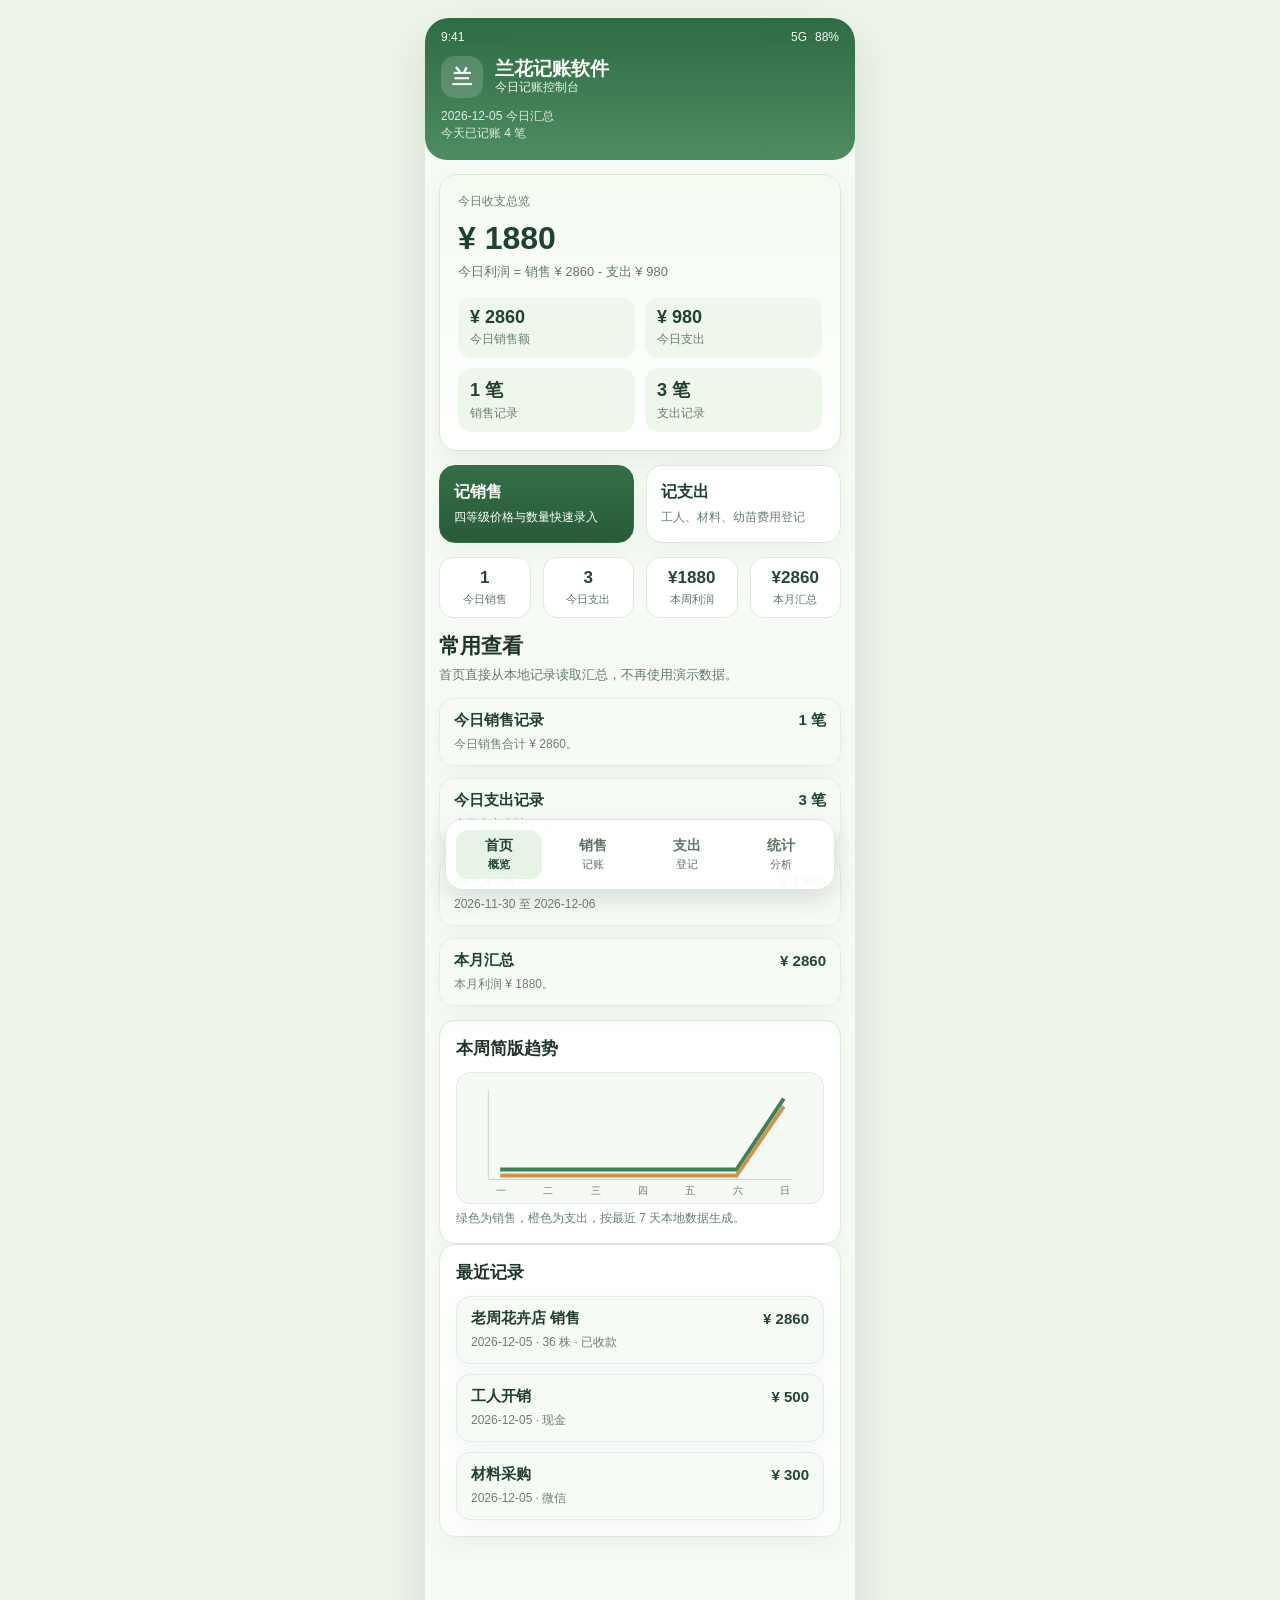
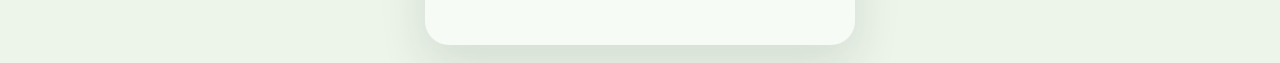
==== dashboard.html @ 71361d49 "feat: 兰花记账软件 - 静态本地记账应用" ====
<!DOCTYPE html>
<html lang="zh-CN">
<head>
  <meta charset="UTF-8">
  <meta name="viewport" content="width=device-width, initial-scale=1.0">
  <title>兰花记账软件 - 首页</title>
  <link rel="stylesheet" href="styles.css">
</head>
<body>
  <div class="page-shell">
    <div class="frame">
      <div class="topbar">
        <div class="mobile-statusbar">
          <span>9:41</span>
          <div class="status-icons">
            <span>5G</span>
            <span>88%</span>
          </div>
        </div>
        <div class="brand">
          <div class="brand-mark">兰</div>
          <div>
            <h1>兰花记账软件</h1>
            <p>今日记账控制台</p>
          </div>
        </div>
        <div class="topbar-meta">
          <p class="meta-line" id="dashboard-date-label"></p>
          <p class="meta-line" id="dashboard-count-label"></p>
        </div>
      </div>
      <div class="app-body">
        <main class="content">
          <section class="hero-card">
            <div class="eyebrow">今日收支总览</div>
            <div class="kpi-value" id="today-profit">¥ 0</div>
            <div class="kpi-label" id="today-profit-detail">今日利润 = 销售 ¥ 0 - 支出 ¥ 0</div>
            <div class="summary-inline" id="today-summary-inline"></div>
          </section>

          <section class="action-grid">
            <a class="quick-action primary" href="sales.html">
              <div class="action-title">记销售</div>
              <div class="action-desc">四等级价格与数量快速录入</div>
            </a>
            <a class="quick-action" href="expenses.html">
              <div class="action-title">记支出</div>
              <div class="action-desc">工人、材料、幼苗费用登记</div>
            </a>
          </section>

          <section class="mobile-shortcuts" id="dashboard-shortcuts"></section>

          <h2 class="section-title">常用查看</h2>
          <p class="section-subtitle">首页直接从本地记录读取汇总，不再使用演示数据。</p>

          <section class="quick-grid" id="dashboard-quick-grid"></section>

          <section class="panel trend-panel">
            <h3>本周简版趋势</h3>
            <svg class="trend-svg" viewBox="0 0 360 132" xmlns="http://www.w3.org/2000/svg">
              <line x1="26" y1="18" x2="26" y2="108" stroke="#c7d4c3" stroke-width="1"/>
              <line x1="26" y1="108" x2="334" y2="108" stroke="#c7d4c3" stroke-width="1"/>
              <polyline id="dashboard-sales-trend" fill="none" stroke="#3d8156" stroke-width="4" points="38,96 86,88 134,82 182,74 230,68 278,56 326,46"/>
              <polyline id="dashboard-expense-trend" fill="none" stroke="#d1914b" stroke-width="4" points="38,104 86,98 134,90 182,84 230,82 278,76 326,70"/>
              <text x="34" y="123" font-size="10" fill="#64796b">一</text>
              <text x="82" y="123" font-size="10" fill="#64796b">二</text>
              <text x="130" y="123" font-size="10" fill="#64796b">三</text>
              <text x="178" y="123" font-size="10" fill="#64796b">四</text>
              <text x="226" y="123" font-size="10" fill="#64796b">五</text>
              <text x="274" y="123" font-size="10" fill="#64796b">六</text>
              <text x="322" y="123" font-size="10" fill="#64796b">日</text>
            </svg>
            <div class="record-meta">绿色为销售，橙色为支出，按最近 7 天本地数据生成。</div>
          </section>

          <section class="panel">
            <h3>最近记录</h3>
            <div class="list" id="latest-records-list"></div>
          </section>
        </main>
      </div>
    </div>
  </div>
  <nav class="mobile-tabbar">
    <a class="active" href="dashboard.html"><strong>首页</strong>概览</a>
    <a href="sales.html"><strong>销售</strong>记账</a>
    <a href="expenses.html"><strong>支出</strong>登记</a>
    <a href="analytics.html"><strong>统计</strong>分析</a>
  </nav>

  <script src="data.js"></script>
  <script>
    OrchidBookkeeping.seedDemoData();

    function buildLastSevenDaysData() {
      const sales = OrchidBookkeeping.getSalesRecords();
      const expenses = OrchidBookkeeping.getExpenseRecords();
      const days = [];
      for (let i = 6; i >= 0; i -= 1) {
        const day = new Date();
        day.setDate(day.getDate() - i);
        const dayKey = OrchidBookkeeping.toDateKey(day);
        const salesTotal = sales
          .filter((item) => item.date === dayKey)
          .reduce((sum, item) => sum + item.totalAmount, 0);
        const expenseTotal = expenses
          .filter((item) => item.date === dayKey)
          .reduce((sum, item) => sum + item.amount, 0);
        days.push({ dayKey, salesTotal, expenseTotal });
      }
      return days;
    }

    function buildPolylinePoints(values, minY, maxY) {
      const maxValue = Math.max(...values, 1);
      const stepX = 48;
      return values.map((value, index) => {
        const x = 38 + index * stepX;
        const y = maxY - (value / maxValue) * (maxY - minY);
        return `${x},${y}`;
      }).join(" ");
    }

    function renderDashboard() {
      const todaySummary = OrchidBookkeeping.getTodaySummary();
      const weekSummary = OrchidBookkeeping.getRangeSummary("week");
      const monthSummary = OrchidBookkeeping.getRangeSummary("month");
      const latestRecords = OrchidBookkeeping.getLatestRecords(3);
      const days = buildLastSevenDaysData();

      document.getElementById("dashboard-date-label").textContent = `${OrchidBookkeeping.toDateKey(new Date())} 今日汇总`;
      document.getElementById("dashboard-count-label").textContent = `今天已记账 ${todaySummary.salesCount + todaySummary.expenseCount} 笔`;
      document.getElementById("today-profit").textContent = OrchidBookkeeping.formatCurrencyPrecise(todaySummary.profitTotal);
      document.getElementById("today-profit-detail").textContent = `今日利润 = 销售 ${OrchidBookkeeping.formatCurrencyPrecise(todaySummary.salesTotal)} - 支出 ${OrchidBookkeeping.formatCurrencyPrecise(todaySummary.expenseTotal)}`;

      document.getElementById("today-summary-inline").innerHTML = `
        <div class="summary-chip">
          <strong>${OrchidBookkeeping.formatCurrencyPrecise(todaySummary.salesTotal)}</strong>
          <span>今日销售额</span>
        </div>
        <div class="summary-chip">
          <strong>${OrchidBookkeeping.formatCurrencyPrecise(todaySummary.expenseTotal)}</strong>
          <span>今日支出</span>
        </div>
        <div class="summary-chip">
          <strong>${todaySummary.salesCount} 笔</strong>
          <span>销售记录</span>
        </div>
        <div class="summary-chip">
          <strong>${todaySummary.expenseCount} 笔</strong>
          <span>支出记录</span>
        </div>
      `;

      document.getElementById("dashboard-shortcuts").innerHTML = `
        <div class="mobile-shortcut"><strong>${todaySummary.salesCount}</strong>今日销售</div>
        <div class="mobile-shortcut"><strong>${todaySummary.expenseCount}</strong>今日支出</div>
        <div class="mobile-shortcut"><strong>${OrchidBookkeeping.formatCurrencyPrecise(weekSummary.profitTotal).replace("¥ ", "¥")}</strong>本周利润</div>
        <div class="mobile-shortcut"><strong>${OrchidBookkeeping.formatCurrencyPrecise(monthSummary.salesTotal).replace("¥ ", "¥")}</strong>本月汇总</div>
      `;

      document.getElementById("dashboard-quick-grid").innerHTML = `
        <div class="record-card">
          <div class="record-head">
            <div class="record-title">今日销售记录</div>
            <div class="record-amount">${todaySummary.salesCount} 笔</div>
          </div>
          <div class="record-meta">今日销售合计 ${OrchidBookkeeping.formatCurrencyPrecise(todaySummary.salesTotal)}。</div>
        </div>
        <div class="record-card">
          <div class="record-head">
            <div class="record-title">今日支出记录</div>
            <div class="record-amount">${todaySummary.expenseCount} 笔</div>
          </div>
          <div class="record-meta">今日支出合计 ${OrchidBookkeeping.formatCurrencyPrecise(todaySummary.expenseTotal)}。</div>
        </div>
        <div class="record-card">
          <div class="record-head">
            <div class="record-title">本周利润</div>
            <div class="record-amount">${OrchidBookkeeping.formatCurrencyPrecise(weekSummary.profitTotal)}</div>
          </div>
          <div class="record-meta">${weekSummary.label}</div>
        </div>
        <div class="record-card">
          <div class="record-head">
            <div class="record-title">本月汇总</div>
            <div class="record-amount">${OrchidBookkeeping.formatCurrencyPrecise(monthSummary.salesTotal)}</div>
          </div>
          <div class="record-meta">本月利润 ${OrchidBookkeeping.formatCurrencyPrecise(monthSummary.profitTotal)}。</div>
        </div>
      `;

      document.getElementById("dashboard-sales-trend").setAttribute("points", buildPolylinePoints(days.map((item) => item.salesTotal), 26, 98));
      document.getElementById("dashboard-expense-trend").setAttribute("points", buildPolylinePoints(days.map((item) => item.expenseTotal), 34, 104));

      const latestRecordsList = document.getElementById("latest-records-list");
      if (!latestRecords.length) {
        latestRecordsList.innerHTML = '<div class="record-meta">还没有最新记录。</div>';
      } else {
        latestRecordsList.innerHTML = latestRecords.map((record) => `
          <div class="record-card">
            <div class="record-head">
              <div class="record-title">${record.title}</div>
              <div class="record-amount">${OrchidBookkeeping.formatCurrencyPrecise(record.amount)}</div>
            </div>
            <div class="record-meta">${record.description}</div>
          </div>
        `).join("");
      }
    }

    renderDashboard();
  </script>
</body>
</html>
---- styles.css ----
* {
  box-sizing: border-box;
}

body {
  margin: 0;
  font-family: "Microsoft YaHei", "Segoe UI", sans-serif;
  background: #edf4ea;
  color: #203429;
}

a {
  color: inherit;
  text-decoration: none;
}

.page-shell {
  min-height: 100vh;
  padding: 0;
}

.frame {
  width: 100%;
  max-width: 430px;
  margin: 0 auto;
  min-height: 100vh;
  background: #f7fbf5;
  position: relative;
  overflow: hidden;
}

.app-body {
  min-height: 100vh;
}

.sidebar,
.nav-title,
.nav {
  display: none;
}

.topbar {
  background: linear-gradient(180deg, #2f6b44 0%, #4e8c61 100%);
  color: #fff;
  padding: 12px 16px 18px;
  border-radius: 0 0 22px 22px;
}

.mobile-statusbar {
  display: flex;
  align-items: center;
  justify-content: space-between;
  font-size: 12px;
  margin-bottom: 12px;
  opacity: 0.95;
}

.status-icons {
  display: flex;
  align-items: center;
  gap: 8px;
}

.brand {
  display: flex;
  align-items: center;
  gap: 12px;
}

.brand-mark {
  width: 42px;
  height: 42px;
  border-radius: 14px;
  background: rgba(255, 255, 255, 0.16);
  display: grid;
  place-items: center;
  font-size: 20px;
  font-weight: 700;
}

.brand h1 {
  margin: 0;
  font-size: 19px;
  line-height: 1.15;
}

.brand p,
.topbar-meta,
.meta-line {
  margin: 0;
  font-size: 12px;
  opacity: 0.92;
}

.topbar-meta {
  margin-top: 10px;
}

.content {
  padding: 14px 14px 108px;
}

.section-title {
  margin: 0 0 6px;
  font-size: 21px;
}

.section-subtitle {
  margin: 0 0 14px;
  font-size: 13px;
  color: #647a6c;
}

.panel,
.mini-card,
.entry-card,
.record-card,
.period-card,
.quick-action {
  background: #fff;
  border: 1px solid #deeadb;
  border-radius: 16px;
  box-shadow: 0 10px 26px rgba(43, 72, 50, 0.05);
}

.panel,
.entry-card,
.period-card {
  padding: 16px;
}

.panel h3,
.entry-card h3,
.period-card h3 {
  margin: 0 0 12px;
  font-size: 17px;
}

.hero-card {
  background: linear-gradient(180deg, #f4fbf1 0%, #ffffff 100%);
  border: 1px solid #d8e8d3;
  border-radius: 18px;
  padding: 18px;
  margin-bottom: 14px;
  box-shadow: 0 12px 28px rgba(49, 92, 60, 0.08);
}

.hero-card .eyebrow {
  font-size: 12px;
  color: #64816f;
}

.kpi-value {
  font-size: 32px;
  font-weight: 700;
  margin: 10px 0 6px;
  color: #204230;
}

.kpi-label {
  font-size: 13px;
  color: #61786a;
}

.summary-inline {
  display: grid;
  grid-template-columns: repeat(2, minmax(0, 1fr));
  gap: 10px;
  margin-top: 16px;
}

.summary-chip {
  background: #eff7ec;
  border-radius: 14px;
  padding: 10px 12px;
}

.summary-chip strong {
  display: block;
  font-size: 18px;
  color: #214230;
}

.summary-chip span {
  display: block;
  margin-top: 3px;
  font-size: 12px;
  color: #6a7f70;
}

.action-grid,
.quick-grid,
.stats-grid,
.summary-grid,
.mobile-shortcuts,
.chart-grid {
  display: grid;
  gap: 12px;
}

.action-grid {
  grid-template-columns: repeat(2, minmax(0, 1fr));
  margin-bottom: 14px;
}

.quick-grid,
.summary-grid,
.stats-grid,
.chart-grid {
  grid-template-columns: 1fr;
}

.quick-action {
  padding: 16px 14px;
}

.quick-action .action-title {
  font-size: 16px;
  font-weight: 700;
  color: #21402f;
}

.quick-action .action-desc {
  margin-top: 6px;
  font-size: 12px;
  color: #6b8071;
}

.quick-action.primary {
  background: linear-gradient(180deg, #336f47 0%, #295a3a 100%);
  color: #fff;
  border-color: #336f47;
}

.quick-action.primary .action-title,
.quick-action.primary .action-desc {
  color: #fff;
}

.mobile-shortcuts {
  grid-template-columns: repeat(4, minmax(0, 1fr));
  margin-bottom: 14px;
}

.mobile-shortcut {
  background: #fff;
  border: 1px solid #deeadb;
  border-radius: 14px;
  padding: 10px 8px;
  text-align: center;
  font-size: 11px;
  color: #5d7464;
}

.mobile-shortcut strong {
  display: block;
  margin-bottom: 4px;
  font-size: 17px;
  color: #244633;
}

.mini-card {
  padding: 14px;
}

.mini-card strong {
  display: block;
  margin: 6px 0 4px;
  font-size: 25px;
  color: #1f4430;
}

.mini-card span,
.muted {
  font-size: 12px;
  color: #6b7e72;
}

.list {
  display: grid;
  gap: 10px;
}

.record-card,
.expense-item,
.list-item,
.timeline-item {
  background: #f7fbf6;
  border: 1px solid #e2ece0;
  border-radius: 14px;
  padding: 12px 14px;
}

.record-head,
.timeline-head,
.period-head {
  display: flex;
  align-items: center;
  justify-content: space-between;
  gap: 10px;
}

.record-title,
.timeline-title,
.period-title {
  font-size: 15px;
  font-weight: 700;
  color: #213f2f;
}

.record-amount,
.timeline-amount,
.period-profit {
  font-size: 15px;
  font-weight: 700;
  color: #244633;
}

.record-meta,
.timeline-meta,
.period-meta {
  margin-top: 6px;
  font-size: 12px;
  color: #6b8071;
}

.trend-panel {
  margin-top: 14px;
}

.trend-svg {
  width: 100%;
  height: 132px;
  display: block;
  background: #f6faf5;
  border: 1px solid #e2ece0;
  border-radius: 14px;
}

.field-grid {
  display: grid;
  grid-template-columns: 1fr 1fr;
  gap: 10px;
  margin-bottom: 12px;
}

.field-grid.single {
  grid-template-columns: 1fr;
}

.label {
  margin-bottom: 6px;
  font-size: 12px;
  color: #68806d;
}

.input-box,
.select-box,
.note-box {
  min-height: 46px;
  background: #f7fbf6;
  border: 1px solid #dce8d8;
  border-radius: 14px;
  padding: 12px 13px;
  display: flex;
  align-items: center;
  font-size: 14px;
  color: #264437;
}

.note-box {
  min-height: 78px;
  align-items: flex-start;
}

.grade-list {
  display: grid;
  gap: 12px;
}

.grade-card {
  background: #fff;
  border: 1px solid #deeadb;
  border-radius: 16px;
  padding: 14px;
  box-shadow: 0 8px 20px rgba(43, 72, 50, 0.05);
}

.grade-top {
  display: flex;
  align-items: center;
  justify-content: space-between;
  gap: 10px;
  margin-bottom: 10px;
}

.grade-name {
  font-size: 16px;
  font-weight: 700;
}

.grade-badge,
.pill {
  padding: 5px 10px;
  border-radius: 999px;
  font-size: 11px;
  background: #e7f2e4;
  color: #2f6441;
}

.grade-total {
  margin-top: 10px;
  background: #f2f8ef;
  border-radius: 14px;
  padding: 10px 12px;
  display: flex;
  align-items: center;
  justify-content: space-between;
  font-size: 13px;
  color: #60776a;
}

.grade-total strong {
  font-size: 18px;
  color: #214331;
}

.segmented {
  display: grid;
  grid-template-columns: repeat(3, minmax(0, 1fr));
  gap: 8px;
}

.segment {
  background: #f2f8ef;
  border: 1px solid #dce8d8;
  border-radius: 12px;
  padding: 10px 8px;
  text-align: center;
  font-size: 13px;
  color: #5e7665;
}

.segment.active {
  background: #336f47;
  border-color: #336f47;
  color: #fff;
  font-weight: 700;
}

.chip-group {
  display: flex;
  flex-wrap: wrap;
  gap: 8px;
}

.chip {
  padding: 9px 12px;
  border-radius: 999px;
  background: #edf6ea;
  border: 1px solid #d8e8d4;
  color: #315f42;
  font-size: 12px;
}

.chip.active {
  background: #336f47;
  border-color: #336f47;
  color: #fff;
}

.timeline {
  display: grid;
  gap: 10px;
}

.timeline-item {
  position: relative;
  padding-left: 16px;
}

.timeline-item::before {
  content: "";
  position: absolute;
  left: 0;
  top: 18px;
  width: 8px;
  height: 8px;
  border-radius: 50%;
  background: #4c8b61;
}

.actions {
  display: flex;
  gap: 10px;
  margin-top: 14px;
}

.btn {
  flex: 1;
  padding: 12px 10px;
  border-radius: 14px;
  border: 1px solid #cfe1cb;
  background: #edf6ea;
  color: #254534;
  font-size: 14px;
  text-align: center;
}

.btn.primary {
  background: #336f47;
  color: #fff;
  border-color: #336f47;
}

.bar-chart {
  display: grid;
  gap: 14px;
}

.bar-row {
  display: grid;
  grid-template-columns: 64px 1fr 62px;
  align-items: center;
  gap: 10px;
  font-size: 13px;
}

.bar-track {
  height: 12px;
  border-radius: 999px;
  background: #eef3ec;
  overflow: hidden;
}

.bar-fill {
  height: 100%;
  border-radius: 999px;
  background: linear-gradient(90deg, #5ea671, #2f6a43);
}

.bar-fill.expense {
  background: linear-gradient(90deg, #e29d62, #c56f2f);
}

.bar-fill.profit {
  background: linear-gradient(90deg, #71b5a0, #3a8b73);
}

.donut {
  width: 180px;
  height: 180px;
  margin: 8px auto 16px;
  border-radius: 50%;
  background: conic-gradient(
    #417d56 0 40%,
    #77b35f 40% 65%,
    #d8a450 65% 90%,
    #92a6d5 90% 100%
  );
  position: relative;
}

.donut::after {
  content: "";
  position: absolute;
  inset: 36px;
  background: #fff;
  border-radius: 50%;
}

.legend {
  display: grid;
  gap: 9px;
}

.legend-item {
  display: flex;
  align-items: center;
  justify-content: space-between;
  font-size: 13px;
}

.legend-label {
  display: flex;
  align-items: center;
  gap: 8px;
}

.dot {
  width: 10px;
  height: 10px;
  border-radius: 50%;
}

.dot.green { background: #417d56; }
.dot.light-green { background: #77b35f; }
.dot.orange { background: #d8a450; }
.dot.blue { background: #92a6d5; }

.period-list {
  display: grid;
  gap: 10px;
}

.period-card {
  padding: 14px;
}

.period-values {
  display: grid;
  grid-template-columns: repeat(3, minmax(0, 1fr));
  gap: 8px;
  margin-top: 10px;
}

.period-values div {
  background: #f4f9f2;
  border-radius: 12px;
  padding: 9px 10px;
  font-size: 11px;
  color: #69806f;
}

.period-values strong {
  display: block;
  margin-top: 4px;
  font-size: 15px;
  color: #224231;
}

.floating-total {
  position: fixed;
  left: 50%;
  bottom: 84px;
  transform: translateX(-50%);
  width: calc(100% - 28px);
  max-width: 402px;
  background: rgba(33, 63, 47, 0.95);
  color: #fff;
  border-radius: 18px;
  padding: 12px 14px;
  display: flex;
  align-items: center;
  justify-content: space-between;
  gap: 12px;
  box-shadow: 0 14px 30px rgba(28, 45, 35, 0.25);
  z-index: 18;
}

.floating-total small {
  display: block;
  font-size: 11px;
  opacity: 0.82;
}

.floating-total strong {
  font-size: 21px;
}

.floating-total button {
  border: 0;
  background: #ffffff;
  color: #234431;
  border-radius: 12px;
  padding: 10px 14px;
  font-size: 13px;
  font-weight: 700;
}

.mobile-tabbar {
  display: grid;
  grid-template-columns: repeat(4, minmax(0, 1fr));
  gap: 8px;
  position: fixed;
  left: 50%;
  bottom: 10px;
  transform: translateX(-50%);
  width: calc(100% - 20px);
  max-width: 410px;
  padding: 10px;
  background: rgba(255, 255, 255, 0.97);
  border: 1px solid #dbe7d7;
  border-radius: 18px;
  box-shadow: 0 10px 24px rgba(36, 66, 45, 0.14);
  z-index: 20;
}

.mobile-tabbar a {
  padding: 7px 4px;
  text-align: center;
  border-radius: 12px;
  color: #5d7364;
  font-size: 11px;
}

.mobile-tabbar a.active {
  background: #e7f3e4;
  color: #234431;
  font-weight: 700;
}

.mobile-tabbar strong {
  display: block;
  font-size: 14px;
  margin-bottom: 2px;
}

@media (min-width: 431px) {
  .page-shell {
    padding: 18px 0;
  }

  .frame {
    border-radius: 24px;
    min-height: calc(100vh - 36px);
    box-shadow: 0 20px 48px rgba(36, 66, 45, 0.12);
  }

  .floating-total,
  .mobile-tabbar {
    max-width: 390px;
  }
}
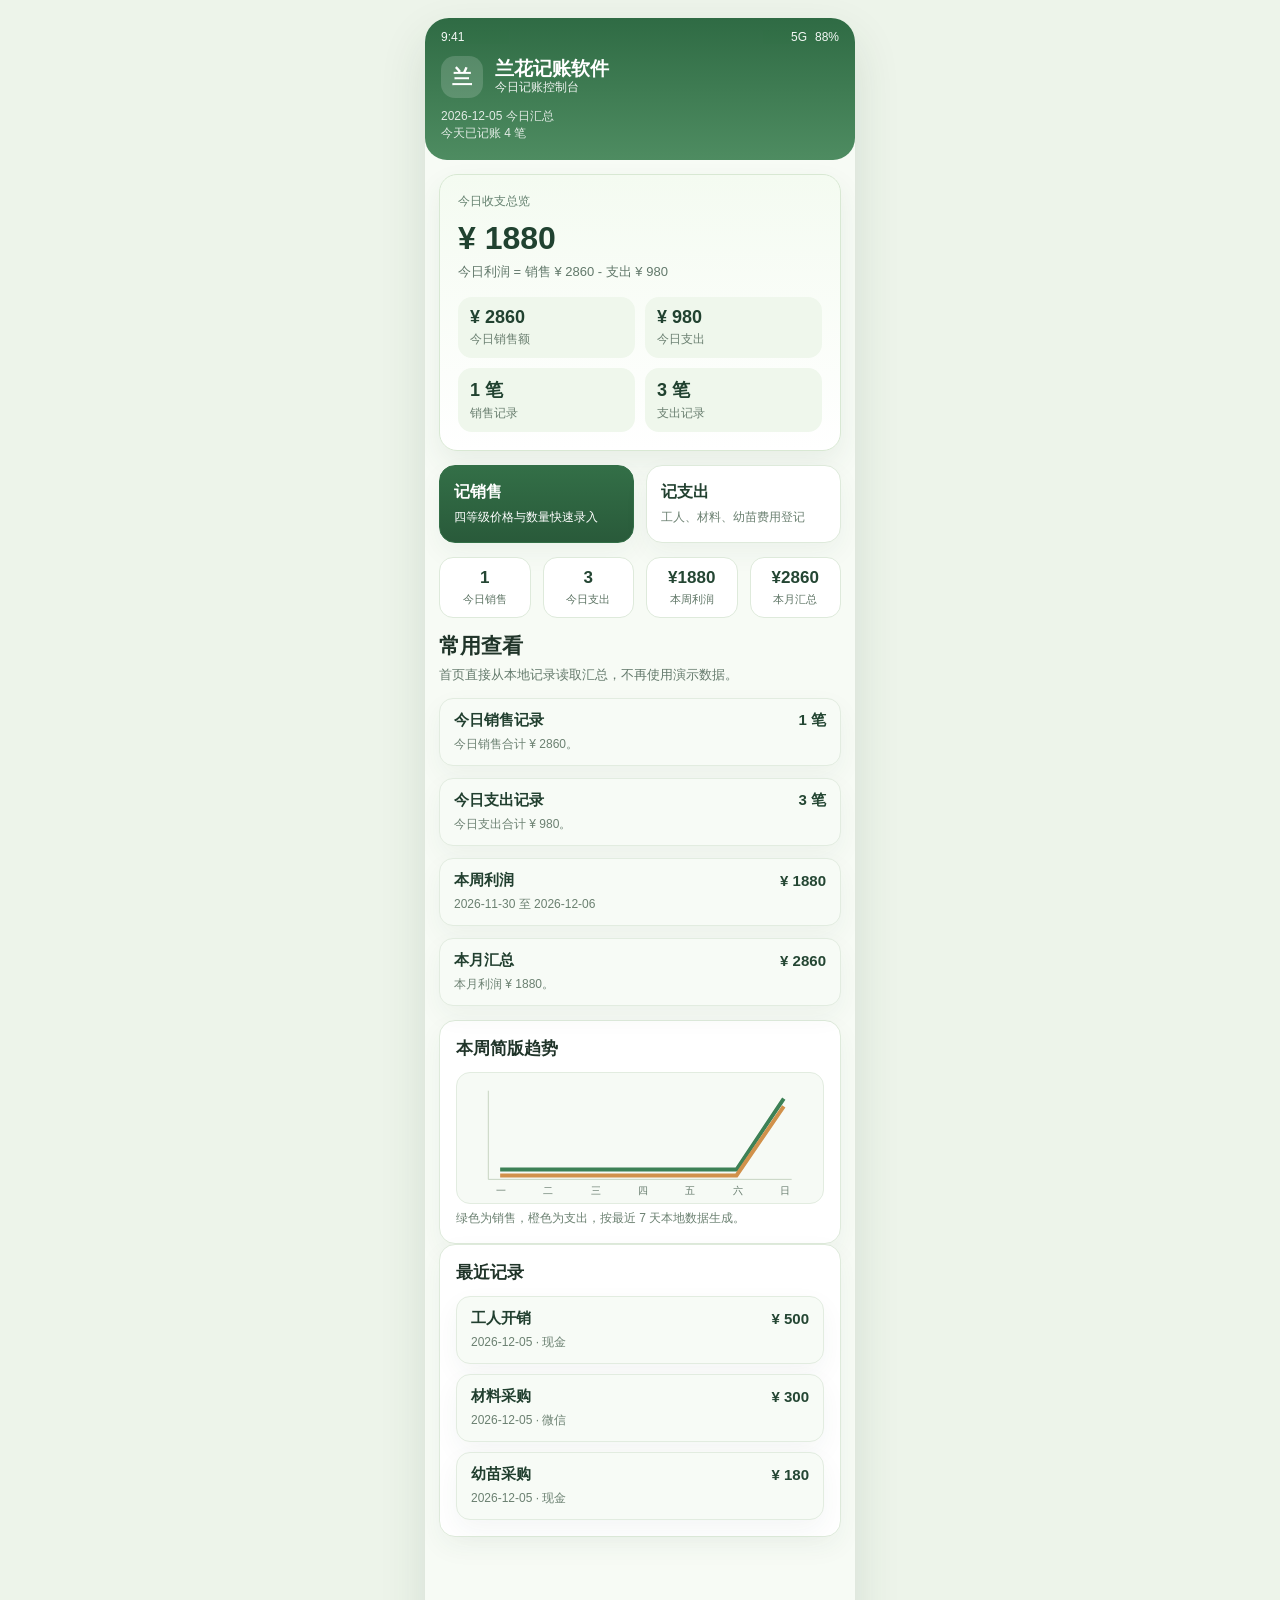
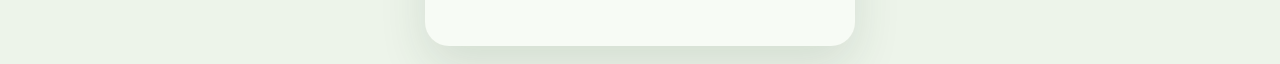
==== commit 657b15da: "feat: 导航栏和浮动栏滚动到底才显示，带滑入过渡动画" ====
--- a/dashboard.html
+++ b/dashboard.html
@@ -78,6 +78,7 @@
             <h3>最近记录</h3>
             <div class="list" id="latest-records-list"></div>
           </section>
+          <div id="scroll-sentinel" style="height:1px;"></div>
         </main>
       </div>
     </div>
@@ -211,6 +212,13 @@
     }
 
     renderDashboard();
+
+    const tabbar = document.querySelector(".mobile-tabbar");
+    const sentinel = document.getElementById("scroll-sentinel");
+    const scrollObserver = new IntersectionObserver((entries) => {
+      tabbar.classList.toggle("visible", entries[0].isIntersecting);
+    }, { threshold: 0 });
+    scrollObserver.observe(sentinel);
   </script>
 </body>
 </html>
--- a/styles.css
+++ b/styles.css
@@ -675,7 +675,7 @@
   position: fixed;
   left: 50%;
   bottom: 10px;
-  transform: translateX(-50%);
+  transform: translateX(-50%) translateY(24px);
   width: calc(100% - 20px);
   max-width: 410px;
   padding: 10px;
@@ -684,6 +684,28 @@
   border-radius: 18px;
   box-shadow: 0 10px 24px rgba(36, 66, 45, 0.14);
   z-index: 20;
+  opacity: 0;
+  pointer-events: none;
+  transition: opacity 0.35s ease, transform 0.35s ease;
+}
+
+.mobile-tabbar.visible {
+  opacity: 1;
+  transform: translateX(-50%) translateY(0);
+  pointer-events: auto;
+}
+
+.floating-total {
+  opacity: 0;
+  transform: translateY(16px);
+  transition: opacity 0.35s ease, transform 0.35s ease;
+  pointer-events: none;
+}
+
+.floating-total.visible {
+  opacity: 1;
+  transform: translateY(0);
+  pointer-events: auto;
 }
 
 .mobile-tabbar a {
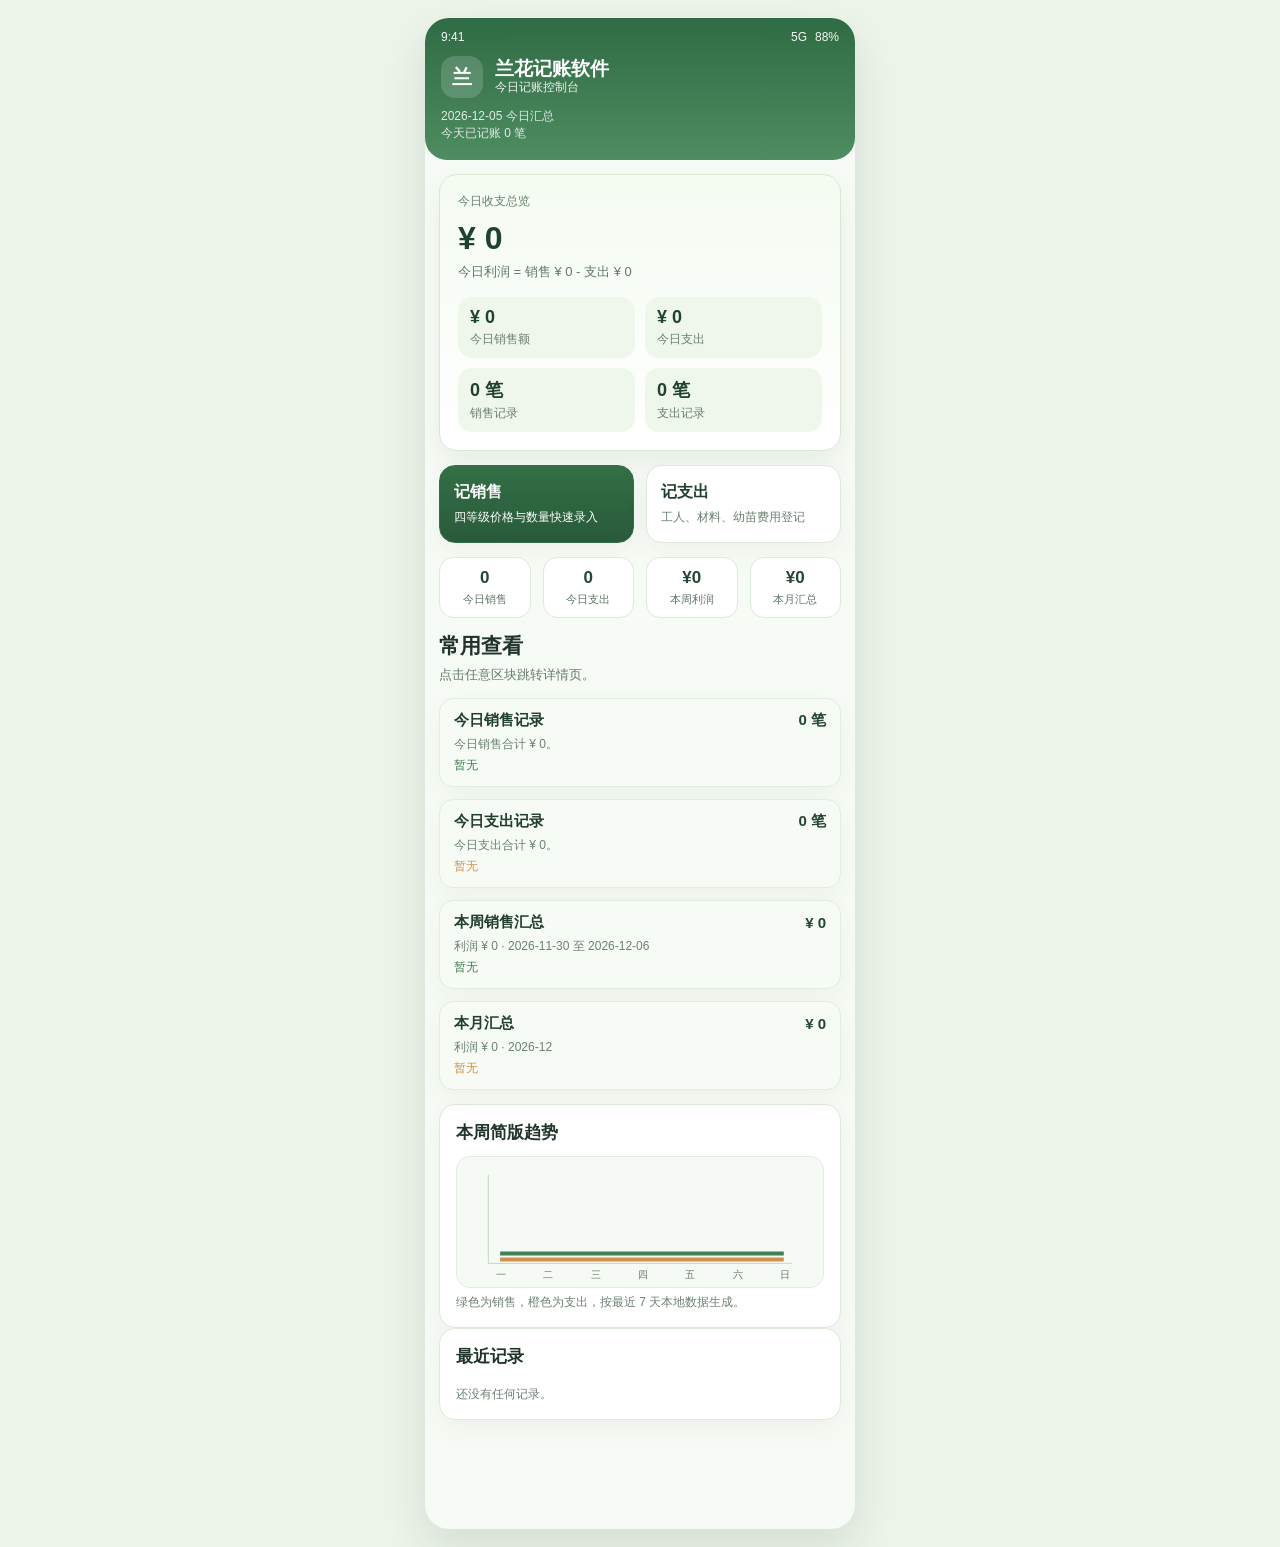
==== commit 2c08892f: "feat: 首页常用查看含各页面实际数据可点击跳转，最近记录展开收纳，移除seedDemoData" ====
--- a/dashboard.html
+++ b/dashboard.html
@@ -52,7 +52,7 @@
           <section class="mobile-shortcuts" id="dashboard-shortcuts"></section>
 
           <h2 class="section-title">常用查看</h2>
-          <p class="section-subtitle">首页直接从本地记录读取汇总，不再使用演示数据。</p>
+          <p class="section-subtitle">点击任意区块跳转详情页。</p>
 
           <section class="quick-grid" id="dashboard-quick-grid"></section>
 
@@ -92,8 +92,6 @@
 
   <script src="data.js"></script>
   <script>
-    OrchidBookkeeping.seedDemoData();
-
     function buildLastSevenDaysData() {
       const sales = OrchidBookkeeping.getSalesRecords();
       const expenses = OrchidBookkeeping.getExpenseRecords();
@@ -123,14 +121,18 @@
       }).join(" ");
     }
 
+    let latestExpanded = false;
+
     function renderDashboard() {
       const todaySummary = OrchidBookkeeping.getTodaySummary();
       const weekSummary = OrchidBookkeeping.getRangeSummary("week");
       const monthSummary = OrchidBookkeeping.getRangeSummary("month");
-      const latestRecords = OrchidBookkeeping.getLatestRecords(3);
+      const allSales = OrchidBookkeeping.getSalesRecords();
+      const allExpenses = OrchidBookkeeping.getExpenseRecords();
       const days = buildLastSevenDaysData();
-
-      document.getElementById("dashboard-date-label").textContent = `${OrchidBookkeeping.toDateKey(new Date())} 今日汇总`;
+      const today = OrchidBookkeeping.toDateKey(new Date());
+
+      document.getElementById("dashboard-date-label").textContent = `${today} 今日汇总`;
       document.getElementById("dashboard-count-label").textContent = `今天已记账 ${todaySummary.salesCount + todaySummary.expenseCount} 笔`;
       document.getElementById("today-profit").textContent = OrchidBookkeeping.formatCurrencyPrecise(todaySummary.profitTotal);
       document.getElementById("today-profit-detail").textContent = `今日利润 = 销售 ${OrchidBookkeeping.formatCurrencyPrecise(todaySummary.salesTotal)} - 支出 ${OrchidBookkeeping.formatCurrencyPrecise(todaySummary.expenseTotal)}`;
@@ -161,53 +163,143 @@
         <div class="mobile-shortcut"><strong>${OrchidBookkeeping.formatCurrencyPrecise(monthSummary.salesTotal).replace("¥ ", "¥")}</strong>本月汇总</div>
       `;
 
+      // 今日销售详情
+      const todaySales = allSales.filter((s) => s.date === today);
+      const gradeBreakdown = {};
+      todaySales.forEach((s) => {
+        (s.gradeItems || []).forEach((g) => {
+          if (!gradeBreakdown[g.gradeLabel]) gradeBreakdown[g.gradeLabel] = { qty: 0, amount: 0 };
+          gradeBreakdown[g.gradeLabel].qty += g.quantity;
+          gradeBreakdown[g.gradeLabel].amount += g.totalAmount;
+        });
+      });
+      const gradeLines = Object.keys(gradeBreakdown).length
+        ? Object.entries(gradeBreakdown).map(([label, d]) => `${label} ${d.qty}株 ${OrchidBookkeeping.formatCurrencyPrecise(d.amount)}`).join("、")
+        : "暂无";
+
+      // 今日支出详情
+      const todayExpenses = allExpenses.filter((e) => e.date === today);
+      const typeBreakdown = {};
+      todayExpenses.forEach((e) => {
+        const t = e.expenseType || "其他";
+        typeBreakdown[t] = (typeBreakdown[t] || 0) + e.amount;
+      });
+      const typeLines = Object.keys(typeBreakdown).length
+        ? Object.entries(typeBreakdown).map(([t, a]) => `${t} ${OrchidBookkeeping.formatCurrencyPrecise(a)}`).join("、")
+        : "暂无";
+
+      // 本周品类汇总
+      const weekSales = weekSummary.sales;
+      const weekGradeTotals = {};
+      weekSales.forEach((s) => {
+        (s.gradeItems || []).forEach((g) => {
+          weekGradeTotals[g.gradeLabel] = (weekGradeTotals[g.gradeLabel] || 0) + g.quantity;
+        });
+      });
+      const weekGradeLine = Object.keys(weekGradeTotals).length
+        ? Object.entries(weekGradeTotals).map(([l, q]) => `${l} ${q}株`).join("、")
+        : "暂无";
+
+      // 本月支出类型
+      const monthExpenses = monthSummary.expenses;
+      const monthTypeTotals = {};
+      monthExpenses.forEach((e) => {
+        const t = e.expenseType || "其他";
+        monthTypeTotals[t] = (monthTypeTotals[t] || 0) + e.amount;
+      });
+      const monthTypeLine = Object.keys(monthTypeTotals).length
+        ? Object.entries(monthTypeTotals).map(([t, a]) => `${t} ${OrchidBookkeeping.formatCurrencyPrecise(a)}`).join("、")
+        : "暂无";
+
       document.getElementById("dashboard-quick-grid").innerHTML = `
-        <div class="record-card">
+        <a class="record-card" href="sales.html" style="text-decoration:none;color:inherit;">
           <div class="record-head">
             <div class="record-title">今日销售记录</div>
             <div class="record-amount">${todaySummary.salesCount} 笔</div>
           </div>
           <div class="record-meta">今日销售合计 ${OrchidBookkeeping.formatCurrencyPrecise(todaySummary.salesTotal)}。</div>
-        </div>
-        <div class="record-card">
+          <div class="record-meta" style="margin-top:4px;color:#3d8156;">${gradeLines}</div>
+        </a>
+        <a class="record-card" href="expenses.html" style="text-decoration:none;color:inherit;">
           <div class="record-head">
             <div class="record-title">今日支出记录</div>
             <div class="record-amount">${todaySummary.expenseCount} 笔</div>
           </div>
           <div class="record-meta">今日支出合计 ${OrchidBookkeeping.formatCurrencyPrecise(todaySummary.expenseTotal)}。</div>
-        </div>
-        <div class="record-card">
-          <div class="record-head">
-            <div class="record-title">本周利润</div>
-            <div class="record-amount">${OrchidBookkeeping.formatCurrencyPrecise(weekSummary.profitTotal)}</div>
-          </div>
-          <div class="record-meta">${weekSummary.label}</div>
-        </div>
-        <div class="record-card">
+          <div class="record-meta" style="margin-top:4px;color:#d1914b;">${typeLines}</div>
+        </a>
+        <a class="record-card" href="sales.html" style="text-decoration:none;color:inherit;">
+          <div class="record-head">
+            <div class="record-title">本周销售汇总</div>
+            <div class="record-amount">${OrchidBookkeeping.formatCurrencyPrecise(weekSummary.salesTotal)}</div>
+          </div>
+          <div class="record-meta">利润 ${OrchidBookkeeping.formatCurrencyPrecise(weekSummary.profitTotal)} · ${weekSummary.label}</div>
+          <div class="record-meta" style="margin-top:4px;color:#3d8156;">${weekGradeLine}</div>
+        </a>
+        <a class="record-card" href="analytics.html" style="text-decoration:none;color:inherit;">
           <div class="record-head">
             <div class="record-title">本月汇总</div>
             <div class="record-amount">${OrchidBookkeeping.formatCurrencyPrecise(monthSummary.salesTotal)}</div>
           </div>
-          <div class="record-meta">本月利润 ${OrchidBookkeeping.formatCurrencyPrecise(monthSummary.profitTotal)}。</div>
-        </div>
+          <div class="record-meta">利润 ${OrchidBookkeeping.formatCurrencyPrecise(monthSummary.profitTotal)} · ${monthSummary.label}</div>
+          <div class="record-meta" style="margin-top:4px;color:#d1914b;">${monthTypeLine}</div>
+        </a>
       `;
 
       document.getElementById("dashboard-sales-trend").setAttribute("points", buildPolylinePoints(days.map((item) => item.salesTotal), 26, 98));
       document.getElementById("dashboard-expense-trend").setAttribute("points", buildPolylinePoints(days.map((item) => item.expenseTotal), 34, 104));
 
-      const latestRecordsList = document.getElementById("latest-records-list");
-      if (!latestRecords.length) {
-        latestRecordsList.innerHTML = '<div class="record-meta">还没有最新记录。</div>';
-      } else {
-        latestRecordsList.innerHTML = latestRecords.map((record) => `
-          <div class="record-card">
-            <div class="record-head">
-              <div class="record-title">${record.title}</div>
-              <div class="record-amount">${OrchidBookkeeping.formatCurrencyPrecise(record.amount)}</div>
-            </div>
-            <div class="record-meta">${record.description}</div>
-          </div>
-        `).join("");
+      // 最近记录 - 展开/收纳
+      renderLatestRecords(allSales, allExpenses);
+    }
+
+    function renderLatestRecords(allSales, allExpenses) {
+      const container = document.getElementById("latest-records-list");
+      const allRecords = [
+        ...allSales.map((s) => ({
+          type: "sale",
+          title: `${s.customer || "客户"} 销售`,
+          amount: s.totalAmount,
+          date: s.date,
+          meta: `${s.totalQuantity} 株 · ${s.gradeItems.map((g) => g.gradeLabel).join("、")}`,
+          createdAt: s.createdAt
+        })),
+        ...allExpenses.map((e) => ({
+          type: "expense",
+          title: e.expenseType || "支出",
+          amount: e.amount,
+          date: e.date,
+          meta: `${e.paymentMethod || ""} · ${e.note || ""}`,
+          createdAt: e.createdAt
+        }))
+      ].sort((a, b) => (b.createdAt || "").localeCompare(a.createdAt || ""));
+
+      if (!allRecords.length) {
+        container.innerHTML = '<div class="record-meta">还没有任何记录。</div>';
+        return;
+      }
+
+      const displayRecords = latestExpanded ? allRecords : allRecords.slice(0, 3);
+      const toggleText = latestExpanded ? "收起" : `展开全部 ${allRecords.length} 条`;
+
+      container.innerHTML = displayRecords.map((record) => `
+        <div class="record-card">
+          <div class="record-head">
+            <div class="record-title">${record.title}</div>
+            <div class="record-amount">${OrchidBookkeeping.formatCurrencyPrecise(record.amount)}</div>
+          </div>
+          <div class="record-meta">${record.date} · ${record.meta}</div>
+        </div>
+      `).join("") + (allRecords.length > 3 ? `
+        <button class="btn" type="button" id="latest-toggle-btn" style="width:100%;margin-top:8px;">${toggleText}</button>
+      ` : "");
+
+      const toggleBtn = document.getElementById("latest-toggle-btn");
+      if (toggleBtn) {
+        toggleBtn.addEventListener("click", () => {
+          latestExpanded = !latestExpanded;
+          renderLatestRecords(OrchidBookkeeping.getSalesRecords(), OrchidBookkeeping.getExpenseRecords());
+        });
       }
     }
 
--- a/styles.css
+++ b/styles.css
@@ -289,6 +289,16 @@
   border: 1px solid #e2ece0;
   border-radius: 14px;
   padding: 12px 14px;
+}
+
+a.record-card {
+  display: block;
+  transition: background 0.15s ease, box-shadow 0.15s ease;
+}
+
+a.record-card:active {
+  background: #e7f3e4;
+  box-shadow: 0 2px 8px rgba(43, 72, 50, 0.12);
 }
 
 .record-head,
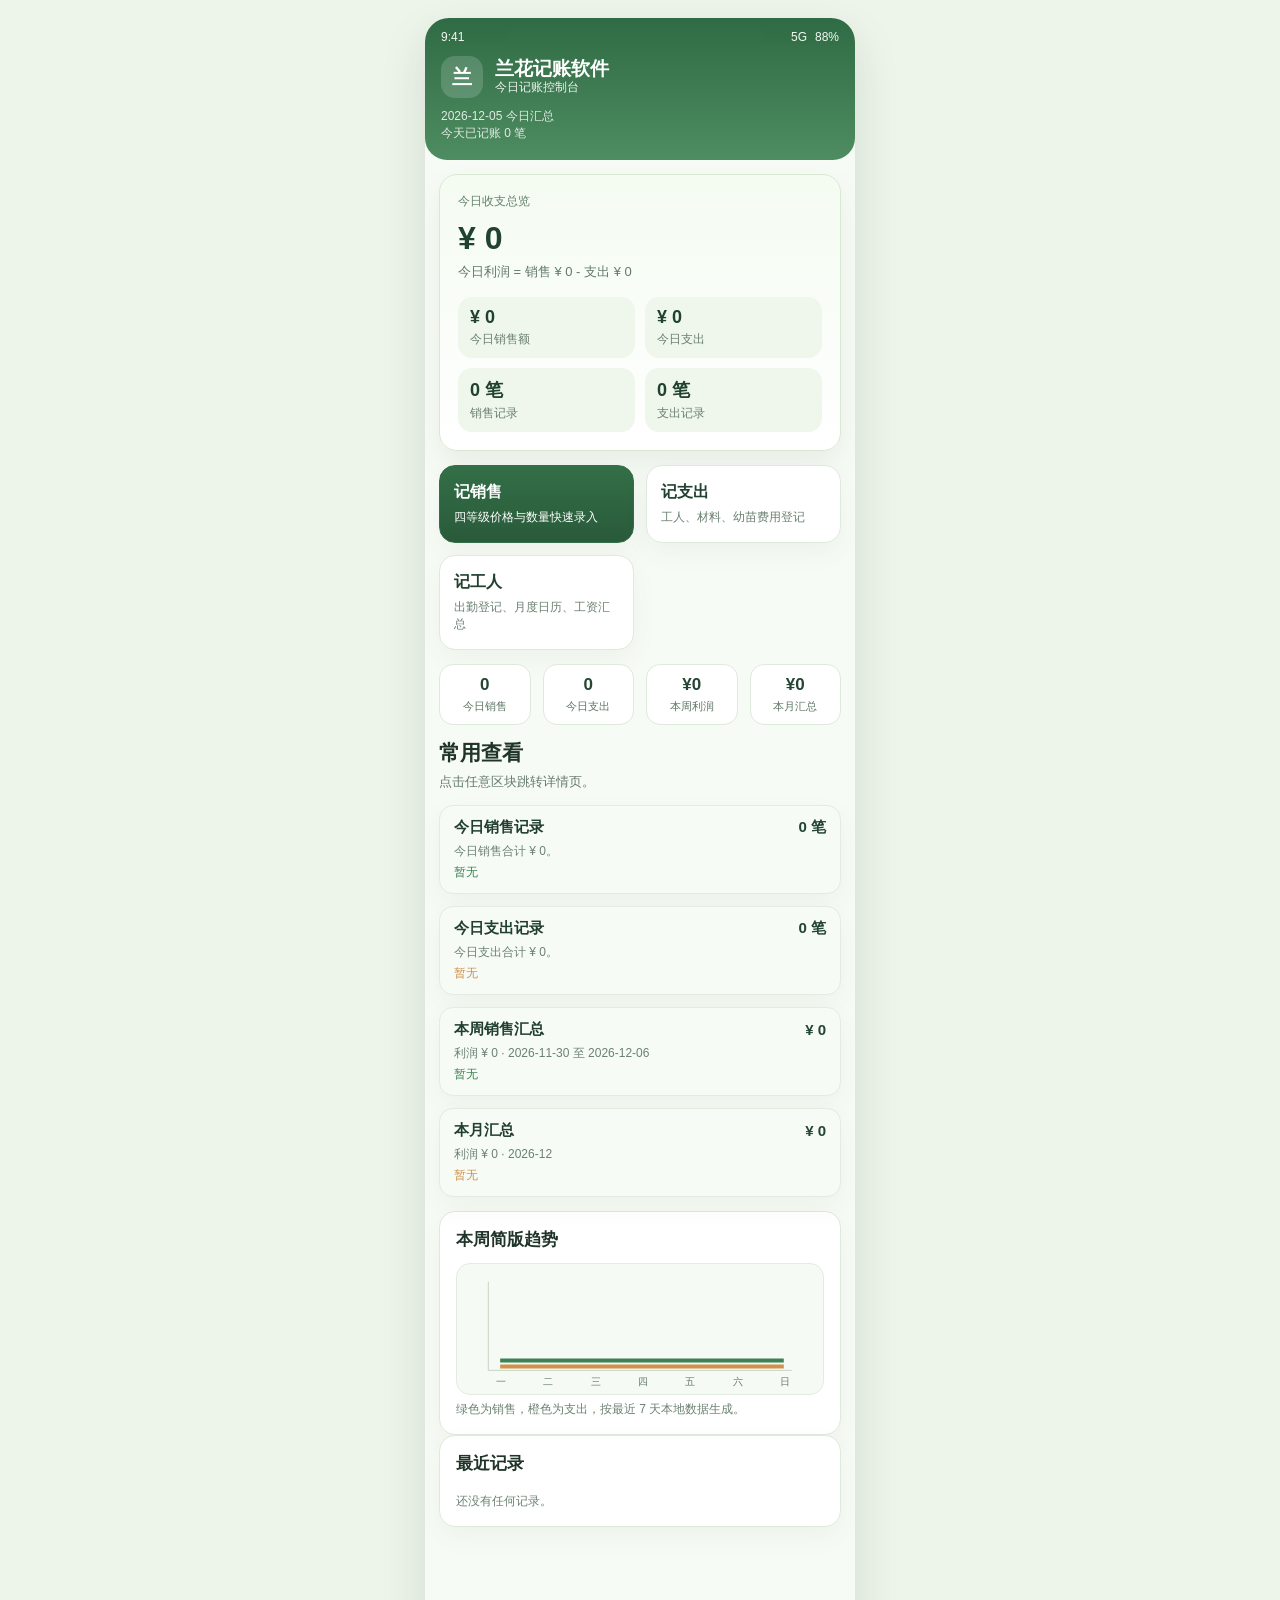
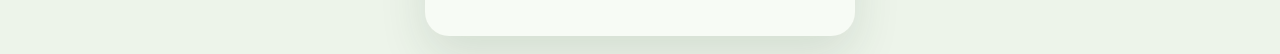
==== commit 9f3108ea: "fix: 首页增加记工人入口" ====
--- a/dashboard.html
+++ b/dashboard.html
@@ -46,6 +46,10 @@
             <a class="quick-action" href="expenses.html">
               <div class="action-title">记支出</div>
               <div class="action-desc">工人、材料、幼苗费用登记</div>
+            </a>
+            <a class="quick-action" href="workers.html">
+              <div class="action-title">记工人</div>
+              <div class="action-desc">出勤登记、月度日历、工资汇总</div>
             </a>
           </section>
 
--- a/styles.css
+++ b/styles.css
@@ -680,7 +680,7 @@
 
 .mobile-tabbar {
   display: grid;
-  grid-template-columns: repeat(4, minmax(0, 1fr));
+  grid-template-columns: repeat(5, minmax(0, 1fr));
   gap: 8px;
   position: fixed;
   left: 50%;
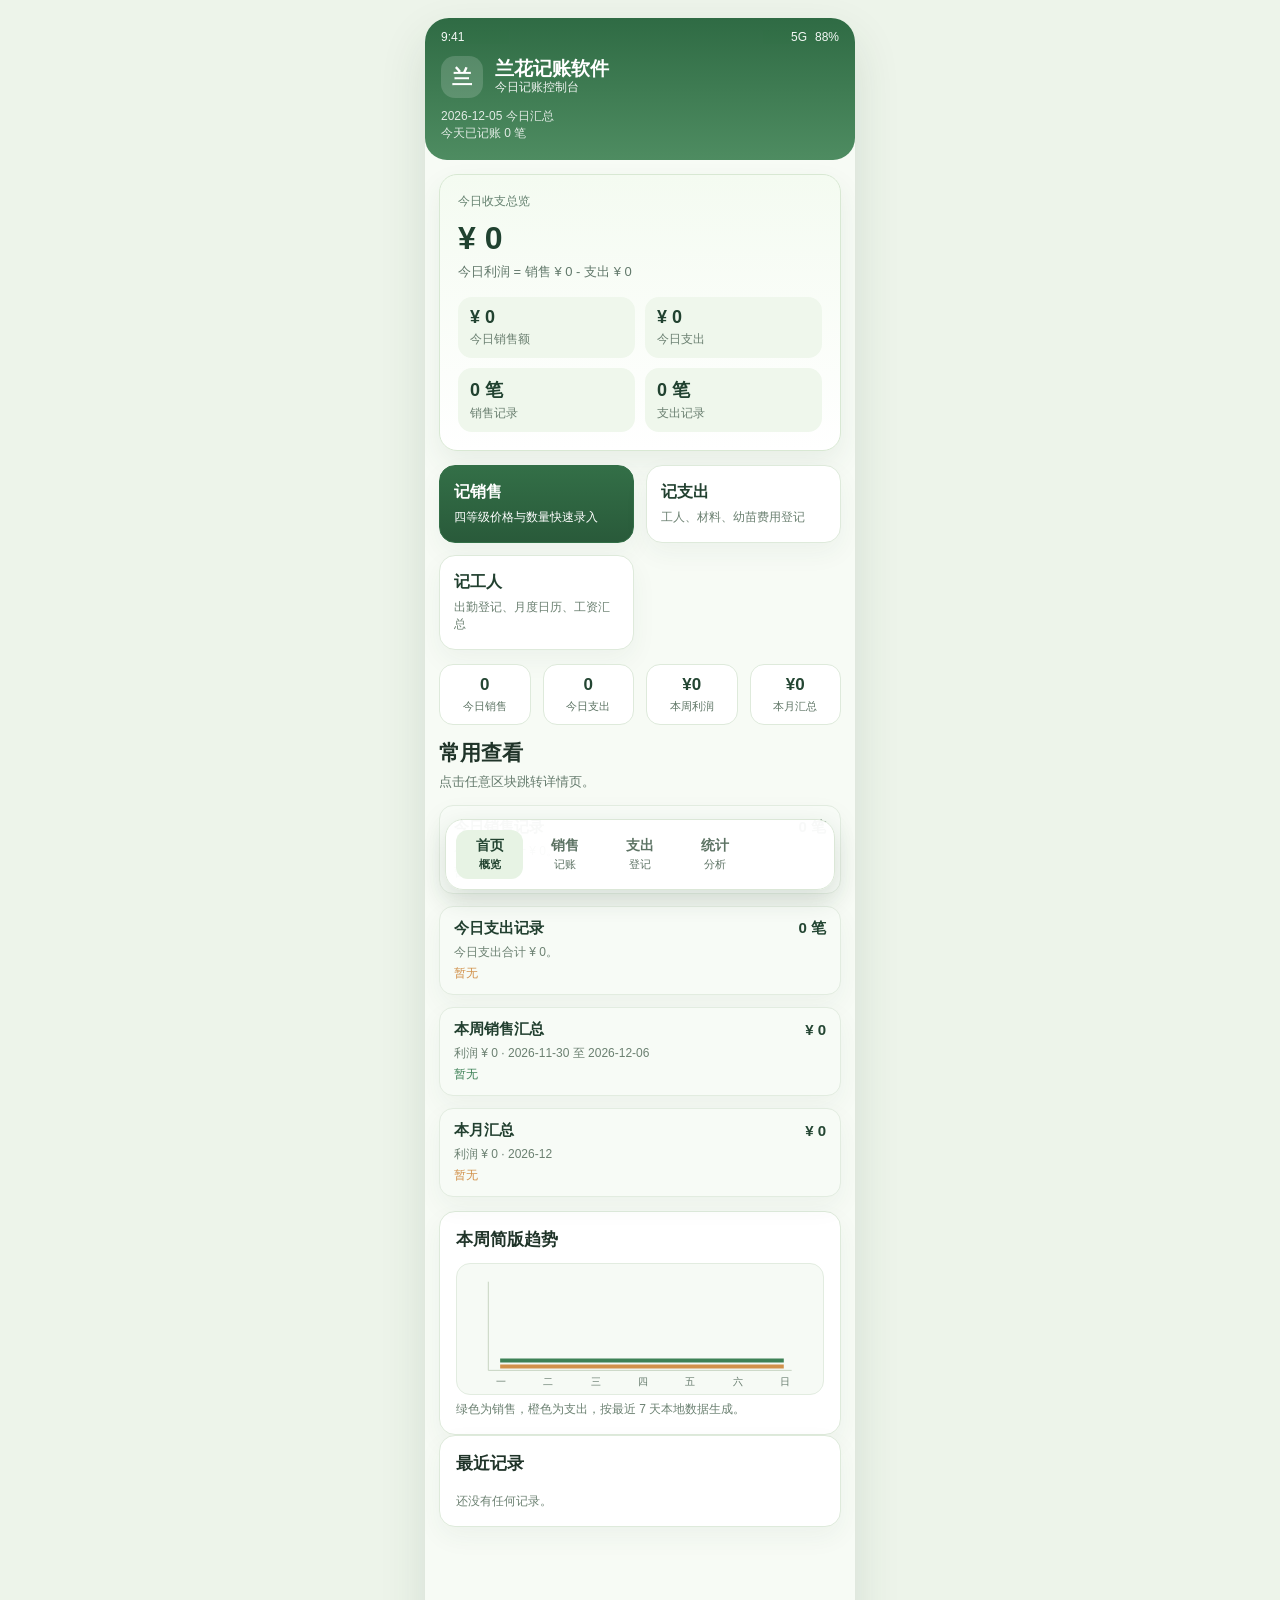
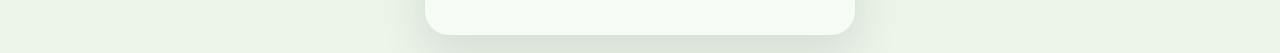
==== commit 356e9578: "fix: 导航栏始终显示，去掉滚动隐藏逻辑，保留浮动栏滚动触发" ====
--- a/dashboard.html
+++ b/dashboard.html
@@ -82,7 +82,6 @@
             <h3>最近记录</h3>
             <div class="list" id="latest-records-list"></div>
           </section>
-          <div id="scroll-sentinel" style="height:1px;"></div>
         </main>
       </div>
     </div>
@@ -308,13 +307,6 @@
     }
 
     renderDashboard();
-
-    const tabbar = document.querySelector(".mobile-tabbar");
-    const sentinel = document.getElementById("scroll-sentinel");
-    const scrollObserver = new IntersectionObserver((entries) => {
-      tabbar.classList.toggle("visible", entries[0].isIntersecting);
-    }, { threshold: 0 });
-    scrollObserver.observe(sentinel);
   </script>
 </body>
 </html>
--- a/styles.css
+++ b/styles.css
@@ -685,7 +685,7 @@
   position: fixed;
   left: 50%;
   bottom: 10px;
-  transform: translateX(-50%) translateY(24px);
+  transform: translateX(-50%);
   width: calc(100% - 20px);
   max-width: 410px;
   padding: 10px;
@@ -694,15 +694,6 @@
   border-radius: 18px;
   box-shadow: 0 10px 24px rgba(36, 66, 45, 0.14);
   z-index: 20;
-  opacity: 0;
-  pointer-events: none;
-  transition: opacity 0.35s ease, transform 0.35s ease;
-}
-
-.mobile-tabbar.visible {
-  opacity: 1;
-  transform: translateX(-50%) translateY(0);
-  pointer-events: auto;
 }
 
 .floating-total {
